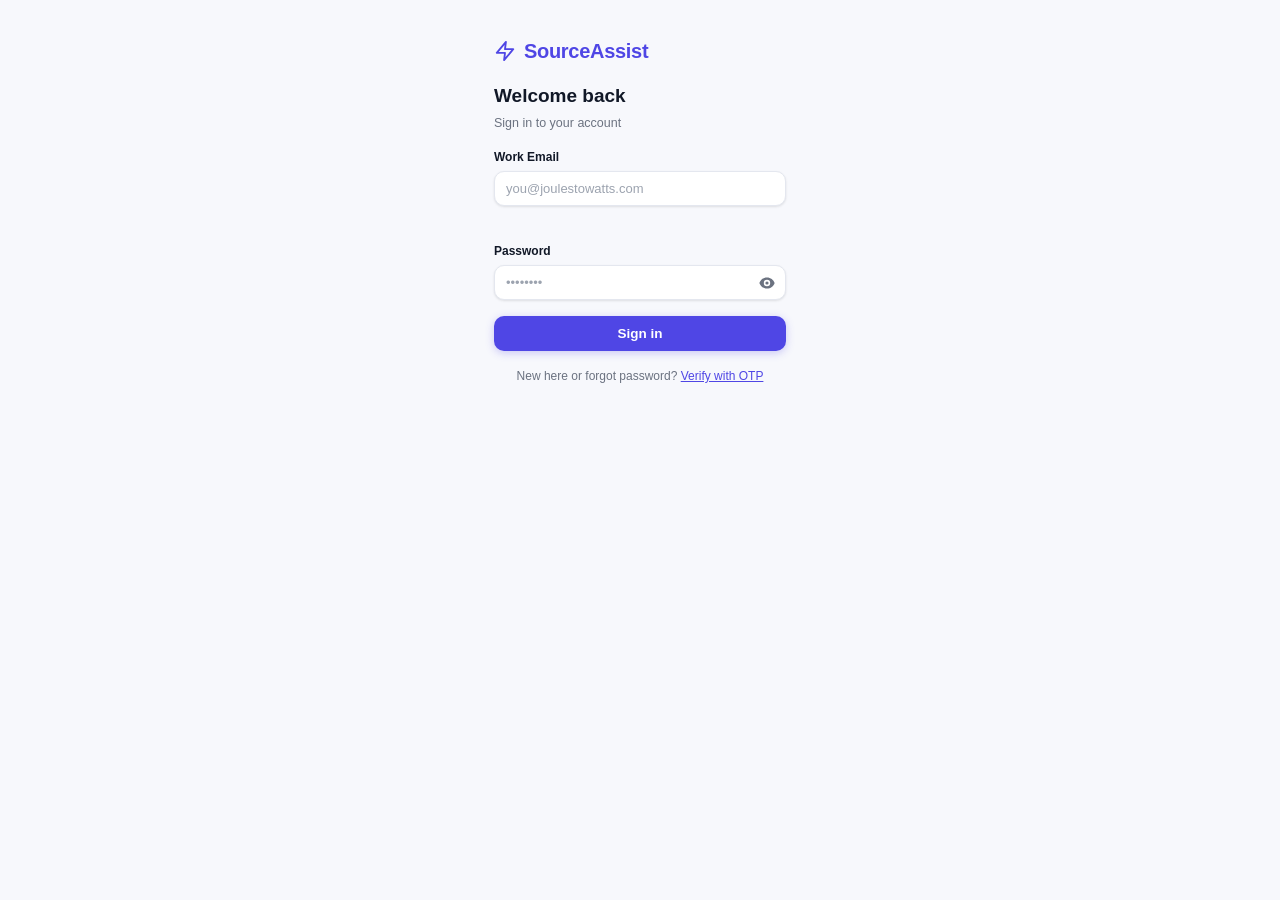
==== Source-Assist/popup.html @ e8c40400 "Add README.md with environment variables and backend startup instructions" ====
<!DOCTYPE html>
<html lang="en">
<head>
  <meta charset="UTF-8" />
  <title>SourceAssist</title>
  <link rel="stylesheet" href="popup.css" />
</head>
<body>

<!-- ══════════════════════════════════════════════════ SCREEN: LOGIN -->
<div id="screenLogin" class="screen">
  <div class="auth-wrap">
    <div class="auth-logo">
      <svg viewBox="0 0 24 24" fill="none">
        <path d="M13 2L3 14h9l-1 8 10-12h-9l1-8z" stroke="currentColor" stroke-width="2" stroke-linecap="round" stroke-linejoin="round"/>
      </svg>
      <span>Source<strong>Assist</strong></span>
    </div>
    <div>
      <h2 class="auth-title">Welcome back</h2>
      <p class="auth-sub">Sign in to your account</p>
    </div>
    <div class="form-group">
      <label>Work Email</label>
      <input id="loginEmail" type="email" placeholder="you@joulestowatts.com" autocomplete="email" />
      <span class="domain-hint" id="loginEmailHint"></span>
    </div>
    <div class="form-group">
      <label>Password</label>
      <div class="pass-wrap">
        <input id="loginPassword" type="password" placeholder="••••••••" autocomplete="current-password" />
        <button class="eye-btn" id="toggleLoginPass" type="button" tabindex="-1">
          <svg id="eyeLoginOn" viewBox="0 0 20 20" fill="currentColor"><path d="M10 12a2 2 0 100-4 2 2 0 000 4z"/><path fill-rule="evenodd" d="M.458 10C1.732 5.943 5.522 3 10 3s8.268 2.943 9.542 7c-1.274 4.057-5.064 7-9.542 7S1.732 14.057.458 10zM14 10a4 4 0 11-8 0 4 4 0 018 0z" clip-rule="evenodd"/></svg>
          <svg id="eyeLoginOff" class="hidden" viewBox="0 0 20 20" fill="currentColor"><path fill-rule="evenodd" d="M3.707 2.293a1 1 0 00-1.414 1.414l14 14a1 1 0 001.414-1.414l-1.473-1.473A10.014 10.014 0 0019.542 10C18.268 5.943 14.478 3 10 3a9.958 9.958 0 00-4.512 1.074l-1.78-1.781zm4.261 4.26l1.514 1.515a2.003 2.003 0 012.45 2.45l1.514 1.514a4 4 0 00-5.478-5.478z" clip-rule="evenodd"/><path d="M12.454 16.697L9.75 13.992a4 4 0 01-3.742-3.741L2.335 6.578A9.98 9.98 0 00.458 10c1.274 4.057 5.064 7 9.542 7 .847 0 1.669-.105 2.454-.303z"/></svg>
        </button>
      </div>
    </div>
    <div class="auth-error hidden" id="loginError"></div>
    <button class="btn-primary" id="loginBtn">
      <span id="loginBtnLabel">Sign in</span>
      <span class="spinner hidden" id="loginSpinner"></span>
    </button>
    <p class="auth-footer-link">New here or forgot password? <a id="goToOtp">Verify with OTP</a></p>
  </div>
</div>

<!-- ══════════════════════════════════════════════════ SCREEN: OTP -->
<div id="screenOtp" class="screen hidden">
  <div class="auth-wrap">
    <div class="auth-logo">
      <svg viewBox="0 0 24 24" fill="none">
        <path d="M13 2L3 14h9l-1 8 10-12h-9l1-8z" stroke="currentColor" stroke-width="2" stroke-linecap="round" stroke-linejoin="round"/>
      </svg>
      <span>Source<strong>Assist</strong></span>
    </div>

    <!-- Step progress -->
    <div class="steps">
      <div class="step-item active" id="si1"><div class="step-dot">1</div><div class="step-lbl">Email</div></div>
      <div class="step-line" id="sl1"></div>
      <div class="step-item" id="si2"><div class="step-dot">2</div><div class="step-lbl">Verify OTP</div></div>
      <div class="step-line" id="sl2"></div>
      <div class="step-item" id="si3"><div class="step-dot">3</div><div class="step-lbl">Password</div></div>
    </div>

    <!-- Step 1 -->
    <div id="otpStep1">
      <div class="step-heading"><h3>Enter your work email</h3><p>We'll send a one-time code to verify it</p></div>
      <div class="form-group">
        <label>Work Email</label>
        <input id="otpEmail" type="email" placeholder="you@joulestowatts.com" autocomplete="email" />
        <span class="domain-hint" id="otpEmailHint"></span>
      </div>
      <div class="auth-error hidden" id="sendOtpError"></div>
      <button class="btn-primary" id="sendOtpBtn">
        <span id="sendOtpLabel">Send OTP</span>
        <span class="spinner hidden" id="sendOtpSpinner"></span>
      </button>
    </div>

    <!-- Step 2 -->
    <div id="otpStep2" class="hidden">
      <div class="step-heading"><h3>Enter the OTP</h3><p>Sent to <strong id="otpSentTo"></strong></p></div>
      <div class="otp-boxes" id="otpBoxes">
        <input class="otp-box" maxlength="1" inputmode="numeric" />
        <input class="otp-box" maxlength="1" inputmode="numeric" />
        <input class="otp-box" maxlength="1" inputmode="numeric" />
        <div class="otp-sep"></div>
        <input class="otp-box" maxlength="1" inputmode="numeric" />
        <input class="otp-box" maxlength="1" inputmode="numeric" />
        <input class="otp-box" maxlength="1" inputmode="numeric" />
      </div>
      <div class="auth-error hidden" id="otpVerifyError"></div>
      <button class="btn-primary" id="verifyOtpBtn" disabled>
        <span id="verifyOtpLabel">Verify OTP</span>
        <span class="spinner hidden" id="verifyOtpSpinner"></span>
      </button>
      <p class="resend-hint">Didn't receive it? <a id="resendOtp">Resend OTP</a></p>
    </div>

    <!-- Step 3 -->
    <div id="otpStep3" class="hidden">
      <div class="step-heading"><h3>Set your password</h3><p>Choose a secure password for future logins</p></div>
      <div class="form-group">
        <label>New Password</label>
        <div class="pass-wrap">
          <input id="otpPassword" type="password" placeholder="Min 6 characters" />
          <button class="eye-btn" id="toggleOtpPass1" type="button" tabindex="-1">
            <svg id="eyeOtp1On" viewBox="0 0 20 20" fill="currentColor"><path d="M10 12a2 2 0 100-4 2 2 0 000 4z"/><path fill-rule="evenodd" d="M.458 10C1.732 5.943 5.522 3 10 3s8.268 2.943 9.542 7c-1.274 4.057-5.064 7-9.542 7S1.732 14.057.458 10zM14 10a4 4 0 11-8 0 4 4 0 018 0z" clip-rule="evenodd"/></svg>
            <svg id="eyeOtp1Off" class="hidden" viewBox="0 0 20 20" fill="currentColor"><path fill-rule="evenodd" d="M3.707 2.293a1 1 0 00-1.414 1.414l14 14a1 1 0 001.414-1.414l-1.473-1.473A10.014 10.014 0 0019.542 10C18.268 5.943 14.478 3 10 3a9.958 9.958 0 00-4.512 1.074l-1.78-1.781zm4.261 4.26l1.514 1.515a2.003 2.003 0 012.45 2.45l1.514 1.514a4 4 0 00-5.478-5.478z" clip-rule="evenodd"/><path d="M12.454 16.697L9.75 13.992a4 4 0 01-3.742-3.741L2.335 6.578A9.98 9.98 0 00.458 10c1.274 4.057 5.064 7 9.542 7 .847 0 1.669-.105 2.454-.303z"/></svg>
          </button>
        </div>
      </div>
      <div class="form-group">
        <label>Confirm Password</label>
        <div class="pass-wrap">
          <input id="otpConfirmPassword" type="password" placeholder="Re-enter password" />
          <button class="eye-btn" id="toggleOtpPass2" type="button" tabindex="-1">
            <svg id="eyeOtp2On" viewBox="0 0 20 20" fill="currentColor"><path d="M10 12a2 2 0 100-4 2 2 0 000 4z"/><path fill-rule="evenodd" d="M.458 10C1.732 5.943 5.522 3 10 3s8.268 2.943 9.542 7c-1.274 4.057-5.064 7-9.542 7S1.732 14.057.458 10zM14 10a4 4 0 11-8 0 4 4 0 018 0z" clip-rule="evenodd"/></svg>
            <svg id="eyeOtp2Off" class="hidden" viewBox="0 0 20 20" fill="currentColor"><path fill-rule="evenodd" d="M3.707 2.293a1 1 0 00-1.414 1.414l14 14a1 1 0 001.414-1.414l-1.473-1.473A10.014 10.014 0 0019.542 10C18.268 5.943 14.478 3 10 3a9.958 9.958 0 00-4.512 1.074l-1.78-1.781zm4.261 4.26l1.514 1.515a2.003 2.003 0 012.45 2.45l1.514 1.514a4 4 0 00-5.478-5.478z" clip-rule="evenodd"/><path d="M12.454 16.697L9.75 13.992a4 4 0 01-3.742-3.741L2.335 6.578A9.98 9.98 0 00.458 10c1.274 4.057 5.064 7 9.542 7 .847 0 1.669-.105 2.454-.303z"/></svg>
          </button>
        </div>
        <span class="match-hint hidden" id="matchHint"></span>
      </div>
      <div class="auth-error hidden" id="setPassError"></div>
      <button class="btn-primary" id="setPasswordBtn" disabled>
        <span id="setPassLabel">Set Password &amp; Sign in</span>
        <span class="spinner hidden" id="setPassSpinner"></span>
      </button>
    </div>

    <p class="auth-footer-link" style="margin-top:10px;"><a id="goToLogin">&#8592; Back to Sign in</a></p>
  </div>
</div>

<!-- ══════════════════════════════════════════════════ SCREEN: MAIN -->
<div id="screenMain" class="screen hidden">
  <div class="user-bar">
    <div class="user-info">
      <svg viewBox="0 0 20 20" fill="currentColor"><path fill-rule="evenodd" d="M10 9a3 3 0 100-6 3 3 0 000 6zm-7 9a7 7 0 1114 0H3z" clip-rule="evenodd"/></svg>
      <span id="userEmailLabel"></span>
    </div>
    <button class="btn-logout" id="logoutBtn">Sign out</button>
  </div>
  <div class="shell">
    <header class="header">
      <div class="brand">
        <svg class="brand-icon" viewBox="0 0 24 24" fill="none">
          <path d="M13 2L3 14h9l-1 8 10-12h-9l1-8z" stroke="currentColor" stroke-width="2" stroke-linecap="round" stroke-linejoin="round"/>
        </svg>
        <span class="brand-name">Source<strong>Assist</strong></span>
      </div>
      <div class="status-pill">
        <span class="status-dot" id="statusDot"></span>
        <span id="statusLabel">connecting…</span>
      </div>
    </header>
    <div class="tabs">
      <button class="tab active" id="tabText">Text</button>
      <button class="tab" id="tabImage">Images</button>
    </div>
    <div class="panel" id="panelText">
      <textarea id="textArea" class="textarea" placeholder="Paste candidate profile text here…" spellcheck="false"></textarea>
    </div>
    <div class="panel hidden" id="panelImage">
      <div class="drop-zone" id="dropZone">
        <svg class="drop-icon" viewBox="0 0 24 24" fill="none">
          <rect x="3" y="3" width="18" height="18" rx="3" stroke="currentColor" stroke-width="1.5"/>
          <circle cx="8.5" cy="8.5" r="1.5" stroke="currentColor" stroke-width="1.5"/>
          <path d="M21 15l-5-5L5 21" stroke="currentColor" stroke-width="1.5" stroke-linecap="round" stroke-linejoin="round"/>
        </svg>
        <p class="drop-primary">Drop images or <span class="browse-link" id="browseLink">browse</span></p>
        <p class="drop-hint">PNG · JPG · JPEG &nbsp;·&nbsp; Multiple OK</p>
        <input type="file" id="fileInput" accept="image/*" multiple hidden />
      </div>
      <ul class="file-list" id="fileList"></ul>
    </div>
    <div class="action-row">
      <button class="btn-extract" id="extractBtn">
        <span id="btnLabel">Extract Profile</span>
        <span class="spinner hidden" id="spinner"></span>
      </button>
      <button class="btn-clear" id="clearBtn" title="Clear all">
        <svg viewBox="0 0 20 20" fill="currentColor"><path fill-rule="evenodd" d="M4.293 4.293a1 1 0 011.414 0L10 8.586l4.293-4.293a1 1 0 111.414 1.414L11.414 10l4.293 4.293a1 1 0 01-1.414 1.414L10 11.414l-4.293 4.293a1 1 0 01-1.414-1.414L8.586 10 4.293 5.707a1 1 0 010-1.414z" clip-rule="evenodd"/></svg>
        Clear
      </button>
    </div>
    <div class="error-banner hidden" id="errorBanner">
      <svg viewBox="0 0 20 20" fill="currentColor"><path fill-rule="evenodd" d="M18 10a8 8 0 11-16 0 8 8 0 0116 0zm-7 4a1 1 0 11-2 0 1 1 0 012 0zm-1-9a1 1 0 00-1 1v4a1 1 0 102 0V6a1 1 0 00-1-1z" clip-rule="evenodd"/></svg>
      <span id="errorText"></span>
    </div>
    <div class="results hidden" id="results">
      <div class="results-toolbar">
        <span class="results-title">Extracted Profile</span>
        <button class="btn-copy" id="copyBtn">
          <svg viewBox="0 0 20 20" fill="currentColor"><path d="M8 3a1 1 0 011-1h2a1 1 0 110 2H9a1 1 0 01-1-1z"/><path d="M6 3a2 2 0 00-2 2v11a2 2 0 002 2h8a2 2 0 002-2V5a2 2 0 00-2-2 3 3 0 01-3 3H9a3 3 0 01-3-3z"/></svg>
          Copy for Excel
        </button>
      </div>
      <div class="result-grid" id="resultGrid"></div>
      <div class="copy-toast hidden" id="copyToast">
        <svg viewBox="0 0 20 20" fill="currentColor"><path fill-rule="evenodd" d="M16.707 5.293a1 1 0 010 1.414l-8 8a1 1 0 01-1.414 0l-4-4a1 1 0 011.414-1.414L8 12.586l7.293-7.293a1 1 0 011.414 0z" clip-rule="evenodd"/></svg>
        Copied! Paste into Excel column
      </div>
    </div>
  </div>
</div>

<script src="popup.js"></script>
</body>
</html>
---- Source-Assist/popup.css ----
*, *::before, *::after { box-sizing: border-box; margin: 0; padding: 0; }
:root {
  --bg:#F7F8FC; --surface:#FFFFFF; --border:#E4E7EF;
  --primary:#4F46E5; --primary-h:#4338CA; --primary-s:#EEF2FF;
  --text:#111827; --muted:#6B7280;
  --error:#EF4444; --error-bg:#FEF2F2;
  --green:#10B981; --green-bg:#ECFDF5;
  --radius:10px; --shadow:0 1px 3px rgba(0,0,0,.07),0 1px 2px rgba(0,0,0,.04);
}
html,body { width:100%; min-height:100vh; background:var(--bg); }
body { font-family:-apple-system,BlinkMacSystemFont,'Segoe UI',Roboto,sans-serif; color:var(--text); font-size:13px; line-height:1.5; }
.hidden { display:none !important; }
.screen { width:100%; }

/* Auth */
.auth-wrap { max-width:340px; margin:0 auto; padding:36px 24px 28px; display:flex; flex-direction:column; gap:16px; }
.auth-logo { display:flex; align-items:center; gap:8px; font-size:20px; font-weight:700; letter-spacing:-.3px; color:var(--primary); }
.auth-logo svg { width:22px; height:22px; }
.auth-logo strong { color:var(--primary); }
.auth-title { font-size:19px; font-weight:700; color:var(--text); }
.auth-sub { font-size:12.5px; color:var(--muted); margin-top:3px; }

/* Steps */
.steps { display:flex; align-items:center; justify-content:center; padding:4px 0 8px; }
.step-item { display:flex; flex-direction:column; align-items:center; gap:5px; }
.step-dot { width:28px; height:28px; border-radius:50%; display:flex; align-items:center; justify-content:center; font-size:12px; font-weight:700; background:#E5E7EB; color:var(--muted); transition:background .25s,color .25s; }
.step-item.active .step-dot { background:var(--primary); color:#fff; }
.step-item.done   .step-dot { background:var(--green); color:#fff; }
.step-lbl { font-size:10.5px; color:var(--muted); white-space:nowrap; font-weight:500; }
.step-item.active .step-lbl { color:var(--primary); }
.step-item.done   .step-lbl { color:var(--green); }
.step-line { flex:1; height:2px; min-width:28px; margin:0 6px; margin-bottom:18px; background:#E5E7EB; border-radius:1px; transition:background .25s; }
.step-line.done { background:var(--green); }
.step-heading h3 { font-size:15px; font-weight:700; color:var(--text); margin-bottom:3px; }
.step-heading p  { font-size:12px; color:var(--muted); }
.step-heading strong { color:var(--text); }

/* Form */
.form-group { display:flex; flex-direction:column; gap:5px; }
.form-group label { font-size:12px; font-weight:600; color:var(--text); }
.form-group input { width:100%; padding:9px 11px; border:1px solid var(--border); border-radius:var(--radius); font-size:13px; font-family:inherit; background:var(--surface); color:var(--text); outline:none; transition:border-color .15s,box-shadow .15s; box-shadow:var(--shadow); }
.form-group input:focus { border-color:var(--primary); box-shadow:0 0 0 3px rgba(79,70,229,.08); }
.form-group input::placeholder { color:#9CA3AF; }
.form-group input.input-valid   { border-color:var(--green); box-shadow:0 0 0 3px rgba(16,185,129,.09); }
.form-group input.input-invalid { border-color:var(--error); box-shadow:0 0 0 3px rgba(239,68,68,.07); }
.domain-hint,.match-hint { font-size:11.5px; font-weight:500; min-height:15px; display:flex; align-items:center; gap:4px; }
.domain-hint.valid,.match-hint.match     { color:var(--green); }
.domain-hint.invalid,.match-hint.nomatch { color:var(--error); }

/* Password eye */
.pass-wrap { position:relative; }
.pass-wrap input { padding-right:38px; }
.eye-btn { position:absolute; right:9px; top:50%; transform:translateY(-50%); background:none; border:none; cursor:pointer; padding:2px; color:var(--muted); display:flex; align-items:center; transition:color .15s; }
.eye-btn:hover { color:var(--text); }
.eye-btn svg { width:16px; height:16px; }

/* OTP boxes */
.otp-boxes { display:flex; align-items:center; justify-content:center; gap:7px; padding:8px 0; }
.otp-box { width:42px; height:50px; border:1.5px solid var(--border); border-radius:9px; background:var(--surface); color:var(--text); font-size:20px; font-weight:700; text-align:center; outline:none; caret-color:var(--primary); transition:border-color .15s,box-shadow .15s; box-shadow:var(--shadow); }
.otp-box:focus  { border-color:var(--primary); box-shadow:0 0 0 3px rgba(79,70,229,.1); }
.otp-box.filled { border-color:var(--primary); background:var(--primary-s); }
.otp-sep { width:14px; height:2px; background:var(--border); border-radius:1px; flex-shrink:0; }
.resend-hint { font-size:12px; color:var(--muted); text-align:center; margin-top:2px; }
.resend-hint a { color:var(--primary); cursor:pointer; text-decoration:underline; }

/* Buttons */
.btn-primary { display:flex; align-items:center; justify-content:center; gap:8px; width:100%; padding:10px 16px; background:var(--primary); color:#fff; border:none; border-radius:var(--radius); font-size:13.5px; font-weight:600; cursor:pointer; box-shadow:0 2px 8px rgba(79,70,229,.28); transition:background .15s,transform .1s; }
.btn-primary:hover:not(:disabled) { background:var(--primary-h); }
.btn-primary:active:not(:disabled) { transform:scale(.98); }
.btn-primary:disabled { opacity:.5; cursor:not-allowed; }
.auth-error { display:flex; align-items:flex-start; gap:7px; padding:9px 12px; background:var(--error-bg); border:1px solid #FECACA; border-radius:var(--radius); color:var(--error); font-size:12px; }
.auth-footer-link { font-size:12px; color:var(--muted); text-align:center; }
.auth-footer-link a { color:var(--primary); cursor:pointer; text-decoration:underline; }

/* User bar */
.user-bar { display:flex; align-items:center; justify-content:space-between; padding:8px 14px; background:var(--primary); }
.user-info { display:flex; align-items:center; gap:6px; color:rgba(255,255,255,.85); font-size:12px; }
.user-info svg { width:14px; height:14px; }
.btn-logout { background:rgba(255,255,255,.15); color:#fff; border:1px solid rgba(255,255,255,.25); border-radius:6px; padding:4px 10px; font-size:11.5px; font-weight:500; cursor:pointer; transition:background .15s; }
.btn-logout:hover { background:rgba(255,255,255,.25); }

/* Main shell */
.shell { display:flex; flex-direction:column; gap:10px; padding:12px 14px 20px; }
.header { display:flex; align-items:center; justify-content:space-between; padding-bottom:12px; border-bottom:1px solid var(--border); }
.brand { display:flex; align-items:center; gap:7px; }
.brand-icon { width:17px; height:17px; color:var(--primary); }
.brand-name { font-size:14px; font-weight:600; color:var(--text); letter-spacing:-.2px; }
.brand-name strong { color:var(--primary); }
.status-pill { display:flex; align-items:center; gap:5px; background:var(--surface); border:1px solid var(--border); border-radius:20px; padding:3px 9px; font-size:11px; color:var(--muted); }
.status-dot { width:7px; height:7px; border-radius:50%; background:#D1D5DB; transition:background .3s; }
.status-dot.online  { background:var(--green); box-shadow:0 0 0 2px #D1FAE5; }
.status-dot.offline { background:var(--error); }

/* Tabs */
.tabs { display:grid; grid-template-columns:1fr 1fr; background:var(--surface); border:1px solid var(--border); border-radius:var(--radius); padding:3px; gap:3px; box-shadow:var(--shadow); }
.tab { border:none; background:transparent; cursor:pointer; padding:7px 0; border-radius:7px; font-size:12.5px; font-weight:500; color:var(--muted); transition:background .15s,color .15s; }
.tab:hover:not(.active) { background:var(--bg); color:var(--text); }
.tab.active { background:var(--primary); color:#fff; font-weight:600; }
.panel { display:flex; flex-direction:column; gap:8px; }
.textarea { width:100%; height:130px; resize:vertical; padding:10px 12px; border:1px solid var(--border); border-radius:var(--radius); font-size:12.5px; font-family:inherit; background:var(--surface); color:var(--text); box-shadow:var(--shadow); outline:none; transition:border-color .15s; }
.textarea:focus { border-color:var(--primary); box-shadow:0 0 0 3px rgba(79,70,229,.08); }
.textarea::placeholder { color:#9CA3AF; }

/* Drop zone */
.drop-zone { display:flex; flex-direction:column; align-items:center; justify-content:center; gap:6px; padding:24px 16px; border:1.5px dashed var(--border); border-radius:var(--radius); background:var(--surface); cursor:pointer; text-align:center; transition:border-color .15s,background .15s; box-shadow:var(--shadow); }
.drop-zone:hover,.drop-zone.drag-over { border-color:var(--primary); background:var(--primary-s); }
.drop-icon { width:28px; height:28px; color:var(--muted); }
.drop-primary { font-size:12.5px; color:var(--text); }
.browse-link { color:var(--primary); text-decoration:underline; cursor:pointer; }
.drop-hint { font-size:11px; color:var(--muted); }
.file-list { list-style:none; display:flex; flex-direction:column; gap:5px; }
.file-item { display:flex; align-items:center; gap:8px; padding:6px 10px; background:var(--surface); border:1px solid var(--border); border-radius:7px; font-size:12px; }
.file-item-icon { color:var(--primary); flex-shrink:0; }
.file-item-name { flex:1; overflow:hidden; text-overflow:ellipsis; white-space:nowrap; }
.file-item-remove { background:none; border:none; cursor:pointer; color:var(--muted); font-size:15px; padding:0 2px; border-radius:4px; line-height:1; transition:color .15s; }
.file-item-remove:hover { color:var(--error); }

/* Action buttons */
.action-row { display:flex; gap:8px; }
.btn-extract { flex:1; display:flex; align-items:center; justify-content:center; gap:8px; padding:10px; background:var(--primary); color:#fff; border:none; border-radius:var(--radius); font-size:13px; font-weight:600; cursor:pointer; transition:background .15s,transform .1s; box-shadow:0 2px 8px rgba(79,70,229,.3); }
.btn-extract:hover:not(:disabled) { background:var(--primary-h); }
.btn-extract:active:not(:disabled) { transform:scale(.98); }
.btn-extract:disabled { opacity:.6; cursor:not-allowed; }
.btn-clear { display:flex; align-items:center; gap:5px; padding:10px 14px; background:var(--surface); color:var(--muted); border:1px solid var(--border); border-radius:var(--radius); font-size:12.5px; font-weight:500; cursor:pointer; box-shadow:var(--shadow); transition:background .15s,color .15s,border-color .15s; }
.btn-clear svg { width:13px; height:13px; }
.btn-clear:hover { background:var(--error-bg); color:var(--error); border-color:#FECACA; }

/* Spinner */
.spinner { width:15px; height:15px; border:2px solid rgba(255,255,255,.3); border-top-color:#fff; border-radius:50%; animation:spin .6s linear infinite; }
@keyframes spin { to { transform:rotate(360deg); } }

/* Error banner */
.error-banner { display:flex; align-items:center; gap:8px; padding:9px 12px; background:var(--error-bg); border:1px solid #FECACA; border-radius:var(--radius); color:var(--error); font-size:12px; }
.error-banner svg { width:15px; height:15px; flex-shrink:0; }

/* Results */
.results { background:var(--surface); border:1px solid var(--border); border-radius:var(--radius); box-shadow:var(--shadow); overflow:hidden; position:relative; }
.results-toolbar { display:flex; align-items:center; justify-content:space-between; padding:10px 14px; background:var(--bg); border-bottom:1px solid var(--border); }
.results-title { font-weight:600; font-size:13px; }
.btn-copy { display:flex; align-items:center; gap:5px; padding:5px 12px; background:var(--green-bg); color:var(--green); border:1px solid #6EE7B7; border-radius:7px; font-size:11.5px; font-weight:600; cursor:pointer; transition:background .15s,transform .1s; }
.btn-copy svg { width:13px; height:13px; }
.btn-copy:hover { background:#D1FAE5; }
.btn-copy:active { transform:scale(.97); }
.result-grid { display:grid; grid-template-columns:auto 1fr; }
.result-row { display:contents; }
.result-row:not(:last-child) .result-label,
.result-row:not(:last-child) .result-value { border-bottom:1px solid var(--border); }
.result-label { padding:7px 12px 7px 14px; font-size:11.5px; font-weight:500; color:var(--muted); white-space:nowrap; background:#FAFBFD; border-right:1px solid var(--border); }
.result-value { padding:7px 12px; font-size:12.5px; color:var(--text); word-break:break-word; }
.null-val { color:#9CA3AF; font-style:italic; }
.badge { display:inline-block; padding:2px 9px; border-radius:20px; font-size:11px; font-weight:600; letter-spacing:.2px; }
.badge-yes { background:var(--green-bg); color:#059669; }
.badge-no  { background:#FEF2F2; color:var(--error); }
.badge-na  { background:#F3F4F6; color:var(--muted); }
.copy-toast { position:absolute; bottom:10px; left:50%; transform:translateX(-50%); display:flex; align-items:center; gap:6px; background:#064E3B; color:#fff; padding:7px 16px; border-radius:20px; font-size:11.5px; font-weight:500; pointer-events:none; white-space:nowrap; animation:fadeUp .2s ease; }
.copy-toast svg { width:13px; height:13px; }
@keyframes fadeUp { from{opacity:0;transform:translateX(-50%) translateY(6px)} to{opacity:1;transform:translateX(-50%) translateY(0)} }
@keyframes shake { 0%,100%{transform:translateX(0)} 20%{transform:translateX(-6px)} 40%{transform:translateX(6px)} 60%{transform:translateX(-4px)} 80%{transform:translateX(4px)} }
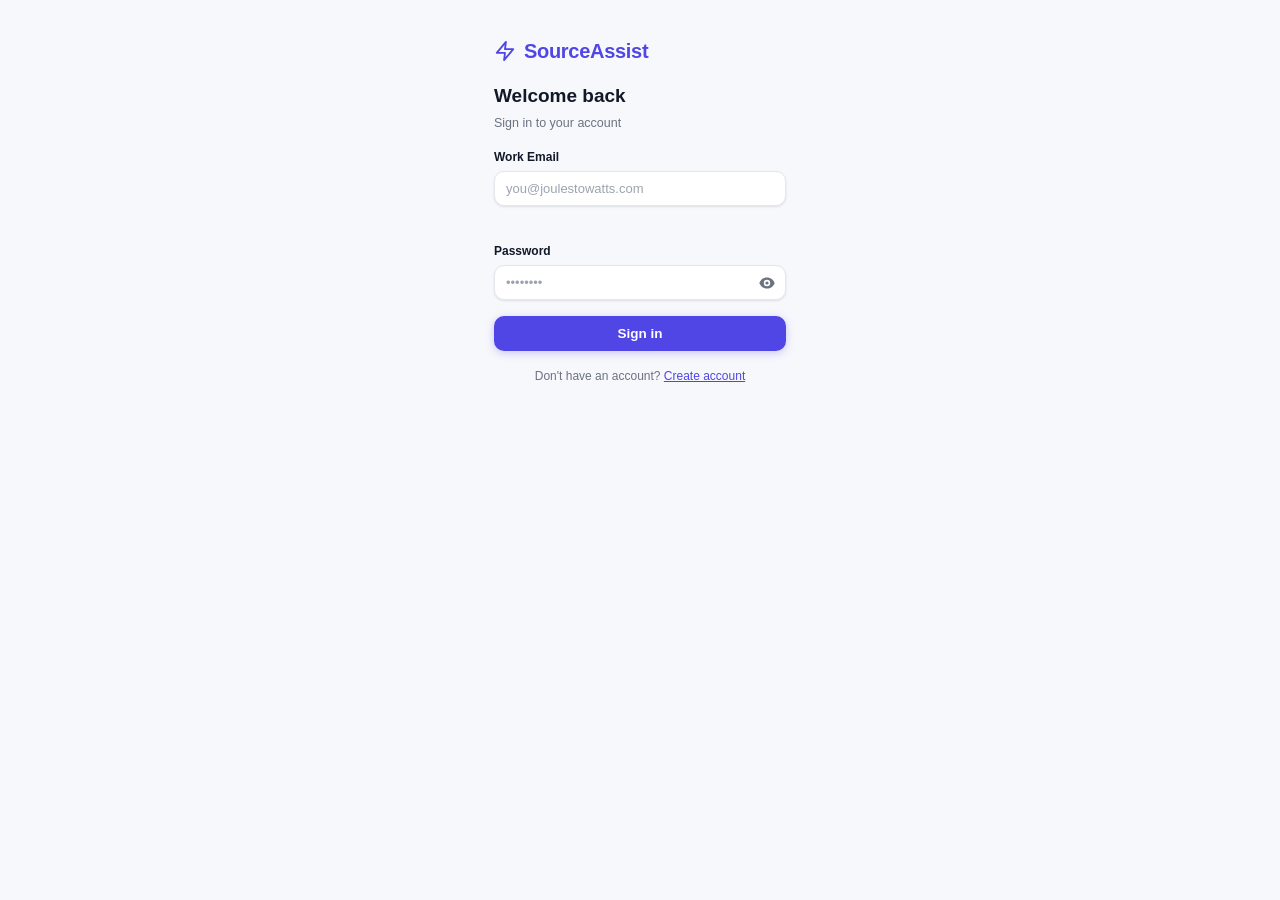
==== commit a7518365: "Refactor authentication flow: remove OTP functionality, implement registration endpoint, and update " ====
--- a/Source-Assist/popup.html
+++ b/Source-Assist/popup.html
@@ -40,12 +40,12 @@
       <span id="loginBtnLabel">Sign in</span>
       <span class="spinner hidden" id="loginSpinner"></span>
     </button>
-    <p class="auth-footer-link">New here or forgot password? <a id="goToOtp">Verify with OTP</a></p>
+    <p class="auth-footer-link">Don't have an account? <a id="goToRegister">Create account</a></p>
   </div>
 </div>
 
-<!-- ══════════════════════════════════════════════════ SCREEN: OTP -->
-<div id="screenOtp" class="screen hidden">
+<!-- ══════════════════════════════════════════════════ SCREEN: REGISTER -->
+<div id="screenRegister" class="screen hidden">
   <div class="auth-wrap">
     <div class="auth-logo">
       <svg viewBox="0 0 24 24" fill="none">
@@ -53,83 +53,42 @@
       </svg>
       <span>Source<strong>Assist</strong></span>
     </div>
-
-    <!-- Step progress -->
-    <div class="steps">
-      <div class="step-item active" id="si1"><div class="step-dot">1</div><div class="step-lbl">Email</div></div>
-      <div class="step-line" id="sl1"></div>
-      <div class="step-item" id="si2"><div class="step-dot">2</div><div class="step-lbl">Verify OTP</div></div>
-      <div class="step-line" id="sl2"></div>
-      <div class="step-item" id="si3"><div class="step-dot">3</div><div class="step-lbl">Password</div></div>
+    <div>
+      <h2 class="auth-title">Create your account</h2>
+      <p class="auth-sub">Register with your work email</p>
     </div>
-
-    <!-- Step 1 -->
-    <div id="otpStep1">
-      <div class="step-heading"><h3>Enter your work email</h3><p>We'll send a one-time code to verify it</p></div>
-      <div class="form-group">
-        <label>Work Email</label>
-        <input id="otpEmail" type="email" placeholder="you@joulestowatts.com" autocomplete="email" />
-        <span class="domain-hint" id="otpEmailHint"></span>
+    <div class="form-group">
+      <label>Work Email</label>
+      <input id="regEmail" type="email" placeholder="you@joulestowatts.com" autocomplete="email" />
+      <span class="domain-hint" id="regEmailHint"></span>
+    </div>
+    <div class="form-group">
+      <label>Password</label>
+      <div class="pass-wrap">
+        <input id="regPassword" type="password" placeholder="Min 6 characters" autocomplete="new-password" />
+        <button class="eye-btn" id="toggleRegPass1" type="button" tabindex="-1">
+          <svg id="eyeReg1On" viewBox="0 0 20 20" fill="currentColor"><path d="M10 12a2 2 0 100-4 2 2 0 000 4z"/><path fill-rule="evenodd" d="M.458 10C1.732 5.943 5.522 3 10 3s8.268 2.943 9.542 7c-1.274 4.057-5.064 7-9.542 7S1.732 14.057.458 10zM14 10a4 4 0 11-8 0 4 4 0 018 0z" clip-rule="evenodd"/></svg>
+          <svg id="eyeReg1Off" class="hidden" viewBox="0 0 20 20" fill="currentColor"><path fill-rule="evenodd" d="M3.707 2.293a1 1 0 00-1.414 1.414l14 14a1 1 0 001.414-1.414l-1.473-1.473A10.014 10.014 0 0019.542 10C18.268 5.943 14.478 3 10 3a9.958 9.958 0 00-4.512 1.074l-1.78-1.781zm4.261 4.26l1.514 1.515a2.003 2.003 0 012.45 2.45l1.514 1.514a4 4 0 00-5.478-5.478z" clip-rule="evenodd"/><path d="M12.454 16.697L9.75 13.992a4 4 0 01-3.742-3.741L2.335 6.578A9.98 9.98 0 00.458 10c1.274 4.057 5.064 7 9.542 7 .847 0 1.669-.105 2.454-.303z"/></svg>
+        </button>
       </div>
-      <div class="auth-error hidden" id="sendOtpError"></div>
-      <button class="btn-primary" id="sendOtpBtn">
-        <span id="sendOtpLabel">Send OTP</span>
-        <span class="spinner hidden" id="sendOtpSpinner"></span>
-      </button>
     </div>
-
-    <!-- Step 2 -->
-    <div id="otpStep2" class="hidden">
-      <div class="step-heading"><h3>Enter the OTP</h3><p>Sent to <strong id="otpSentTo"></strong></p></div>
-      <div class="otp-boxes" id="otpBoxes">
-        <input class="otp-box" maxlength="1" inputmode="numeric" />
-        <input class="otp-box" maxlength="1" inputmode="numeric" />
-        <input class="otp-box" maxlength="1" inputmode="numeric" />
-        <div class="otp-sep"></div>
-        <input class="otp-box" maxlength="1" inputmode="numeric" />
-        <input class="otp-box" maxlength="1" inputmode="numeric" />
-        <input class="otp-box" maxlength="1" inputmode="numeric" />
+    <div class="form-group">
+      <label>Confirm Password</label>
+      <div class="pass-wrap">
+        <input id="regConfirmPassword" type="password" placeholder="Re-enter password" autocomplete="new-password" />
+        <button class="eye-btn" id="toggleRegPass2" type="button" tabindex="-1">
+          <svg id="eyeReg2On" viewBox="0 0 20 20" fill="currentColor"><path d="M10 12a2 2 0 100-4 2 2 0 000 4z"/><path fill-rule="evenodd" d="M.458 10C1.732 5.943 5.522 3 10 3s8.268 2.943 9.542 7c-1.274 4.057-5.064 7-9.542 7S1.732 14.057.458 10zM14 10a4 4 0 11-8 0 4 4 0 018 0z" clip-rule="evenodd"/></svg>
+          <svg id="eyeReg2Off" class="hidden" viewBox="0 0 20 20" fill="currentColor"><path fill-rule="evenodd" d="M3.707 2.293a1 1 0 00-1.414 1.414l14 14a1 1 0 001.414-1.414l-1.473-1.473A10.014 10.014 0 0019.542 10C18.268 5.943 14.478 3 10 3a9.958 9.958 0 00-4.512 1.074l-1.78-1.781zm4.261 4.26l1.514 1.515a2.003 2.003 0 012.45 2.45l1.514 1.514a4 4 0 00-5.478-5.478z" clip-rule="evenodd"/><path d="M12.454 16.697L9.75 13.992a4 4 0 01-3.742-3.741L2.335 6.578A9.98 9.98 0 00.458 10c1.274 4.057 5.064 7 9.542 7 .847 0 1.669-.105 2.454-.303z"/></svg>
+        </button>
       </div>
-      <div class="auth-error hidden" id="otpVerifyError"></div>
-      <button class="btn-primary" id="verifyOtpBtn" disabled>
-        <span id="verifyOtpLabel">Verify OTP</span>
-        <span class="spinner hidden" id="verifyOtpSpinner"></span>
-      </button>
-      <p class="resend-hint">Didn't receive it? <a id="resendOtp">Resend OTP</a></p>
+      <span class="match-hint hidden" id="regMatchHint"></span>
     </div>
-
-    <!-- Step 3 -->
-    <div id="otpStep3" class="hidden">
-      <div class="step-heading"><h3>Set your password</h3><p>Choose a secure password for future logins</p></div>
-      <div class="form-group">
-        <label>New Password</label>
-        <div class="pass-wrap">
-          <input id="otpPassword" type="password" placeholder="Min 6 characters" />
-          <button class="eye-btn" id="toggleOtpPass1" type="button" tabindex="-1">
-            <svg id="eyeOtp1On" viewBox="0 0 20 20" fill="currentColor"><path d="M10 12a2 2 0 100-4 2 2 0 000 4z"/><path fill-rule="evenodd" d="M.458 10C1.732 5.943 5.522 3 10 3s8.268 2.943 9.542 7c-1.274 4.057-5.064 7-9.542 7S1.732 14.057.458 10zM14 10a4 4 0 11-8 0 4 4 0 018 0z" clip-rule="evenodd"/></svg>
-            <svg id="eyeOtp1Off" class="hidden" viewBox="0 0 20 20" fill="currentColor"><path fill-rule="evenodd" d="M3.707 2.293a1 1 0 00-1.414 1.414l14 14a1 1 0 001.414-1.414l-1.473-1.473A10.014 10.014 0 0019.542 10C18.268 5.943 14.478 3 10 3a9.958 9.958 0 00-4.512 1.074l-1.78-1.781zm4.261 4.26l1.514 1.515a2.003 2.003 0 012.45 2.45l1.514 1.514a4 4 0 00-5.478-5.478z" clip-rule="evenodd"/><path d="M12.454 16.697L9.75 13.992a4 4 0 01-3.742-3.741L2.335 6.578A9.98 9.98 0 00.458 10c1.274 4.057 5.064 7 9.542 7 .847 0 1.669-.105 2.454-.303z"/></svg>
-          </button>
-        </div>
-      </div>
-      <div class="form-group">
-        <label>Confirm Password</label>
-        <div class="pass-wrap">
-          <input id="otpConfirmPassword" type="password" placeholder="Re-enter password" />
-          <button class="eye-btn" id="toggleOtpPass2" type="button" tabindex="-1">
-            <svg id="eyeOtp2On" viewBox="0 0 20 20" fill="currentColor"><path d="M10 12a2 2 0 100-4 2 2 0 000 4z"/><path fill-rule="evenodd" d="M.458 10C1.732 5.943 5.522 3 10 3s8.268 2.943 9.542 7c-1.274 4.057-5.064 7-9.542 7S1.732 14.057.458 10zM14 10a4 4 0 11-8 0 4 4 0 018 0z" clip-rule="evenodd"/></svg>
-            <svg id="eyeOtp2Off" class="hidden" viewBox="0 0 20 20" fill="currentColor"><path fill-rule="evenodd" d="M3.707 2.293a1 1 0 00-1.414 1.414l14 14a1 1 0 001.414-1.414l-1.473-1.473A10.014 10.014 0 0019.542 10C18.268 5.943 14.478 3 10 3a9.958 9.958 0 00-4.512 1.074l-1.78-1.781zm4.261 4.26l1.514 1.515a2.003 2.003 0 012.45 2.45l1.514 1.514a4 4 0 00-5.478-5.478z" clip-rule="evenodd"/><path d="M12.454 16.697L9.75 13.992a4 4 0 01-3.742-3.741L2.335 6.578A9.98 9.98 0 00.458 10c1.274 4.057 5.064 7 9.542 7 .847 0 1.669-.105 2.454-.303z"/></svg>
-          </button>
-        </div>
-        <span class="match-hint hidden" id="matchHint"></span>
-      </div>
-      <div class="auth-error hidden" id="setPassError"></div>
-      <button class="btn-primary" id="setPasswordBtn" disabled>
-        <span id="setPassLabel">Set Password &amp; Sign in</span>
-        <span class="spinner hidden" id="setPassSpinner"></span>
-      </button>
-    </div>
-
-    <p class="auth-footer-link" style="margin-top:10px;"><a id="goToLogin">&#8592; Back to Sign in</a></p>
+    <div class="auth-error hidden" id="registerError"></div>
+    <button class="btn-primary" id="registerBtn" disabled>
+      <span id="registerBtnLabel">Create account</span>
+      <span class="spinner hidden" id="registerSpinner"></span>
+    </button>
+    <p class="auth-footer-link"><a id="goToLogin">&#8592; Back to Sign in</a></p>
   </div>
 </div>
 
--- a/Source-Assist/popup.css
+++ b/Source-Assist/popup.css
@@ -20,21 +20,6 @@
 .auth-title { font-size:19px; font-weight:700; color:var(--text); }
 .auth-sub { font-size:12.5px; color:var(--muted); margin-top:3px; }
 
-/* Steps */
-.steps { display:flex; align-items:center; justify-content:center; padding:4px 0 8px; }
-.step-item { display:flex; flex-direction:column; align-items:center; gap:5px; }
-.step-dot { width:28px; height:28px; border-radius:50%; display:flex; align-items:center; justify-content:center; font-size:12px; font-weight:700; background:#E5E7EB; color:var(--muted); transition:background .25s,color .25s; }
-.step-item.active .step-dot { background:var(--primary); color:#fff; }
-.step-item.done   .step-dot { background:var(--green); color:#fff; }
-.step-lbl { font-size:10.5px; color:var(--muted); white-space:nowrap; font-weight:500; }
-.step-item.active .step-lbl { color:var(--primary); }
-.step-item.done   .step-lbl { color:var(--green); }
-.step-line { flex:1; height:2px; min-width:28px; margin:0 6px; margin-bottom:18px; background:#E5E7EB; border-radius:1px; transition:background .25s; }
-.step-line.done { background:var(--green); }
-.step-heading h3 { font-size:15px; font-weight:700; color:var(--text); margin-bottom:3px; }
-.step-heading p  { font-size:12px; color:var(--muted); }
-.step-heading strong { color:var(--text); }
-
 /* Form */
 .form-group { display:flex; flex-direction:column; gap:5px; }
 .form-group label { font-size:12px; font-weight:600; color:var(--text); }
@@ -53,15 +38,6 @@
 .eye-btn { position:absolute; right:9px; top:50%; transform:translateY(-50%); background:none; border:none; cursor:pointer; padding:2px; color:var(--muted); display:flex; align-items:center; transition:color .15s; }
 .eye-btn:hover { color:var(--text); }
 .eye-btn svg { width:16px; height:16px; }
-
-/* OTP boxes */
-.otp-boxes { display:flex; align-items:center; justify-content:center; gap:7px; padding:8px 0; }
-.otp-box { width:42px; height:50px; border:1.5px solid var(--border); border-radius:9px; background:var(--surface); color:var(--text); font-size:20px; font-weight:700; text-align:center; outline:none; caret-color:var(--primary); transition:border-color .15s,box-shadow .15s; box-shadow:var(--shadow); }
-.otp-box:focus  { border-color:var(--primary); box-shadow:0 0 0 3px rgba(79,70,229,.1); }
-.otp-box.filled { border-color:var(--primary); background:var(--primary-s); }
-.otp-sep { width:14px; height:2px; background:var(--border); border-radius:1px; flex-shrink:0; }
-.resend-hint { font-size:12px; color:var(--muted); text-align:center; margin-top:2px; }
-.resend-hint a { color:var(--primary); cursor:pointer; text-decoration:underline; }
 
 /* Buttons */
 .btn-primary { display:flex; align-items:center; justify-content:center; gap:8px; width:100%; padding:10px 16px; background:var(--primary); color:#fff; border:none; border-radius:var(--radius); font-size:13.5px; font-weight:600; cursor:pointer; box-shadow:0 2px 8px rgba(79,70,229,.28); transition:background .15s,transform .1s; }
@@ -155,4 +131,3 @@
 .copy-toast { position:absolute; bottom:10px; left:50%; transform:translateX(-50%); display:flex; align-items:center; gap:6px; background:#064E3B; color:#fff; padding:7px 16px; border-radius:20px; font-size:11.5px; font-weight:500; pointer-events:none; white-space:nowrap; animation:fadeUp .2s ease; }
 .copy-toast svg { width:13px; height:13px; }
 @keyframes fadeUp { from{opacity:0;transform:translateX(-50%) translateY(6px)} to{opacity:1;transform:translateX(-50%) translateY(0)} }
-@keyframes shake { 0%,100%{transform:translateX(0)} 20%{transform:translateX(-6px)} 40%{transform:translateX(6px)} 60%{transform:translateX(-4px)} 80%{transform:translateX(4px)} }
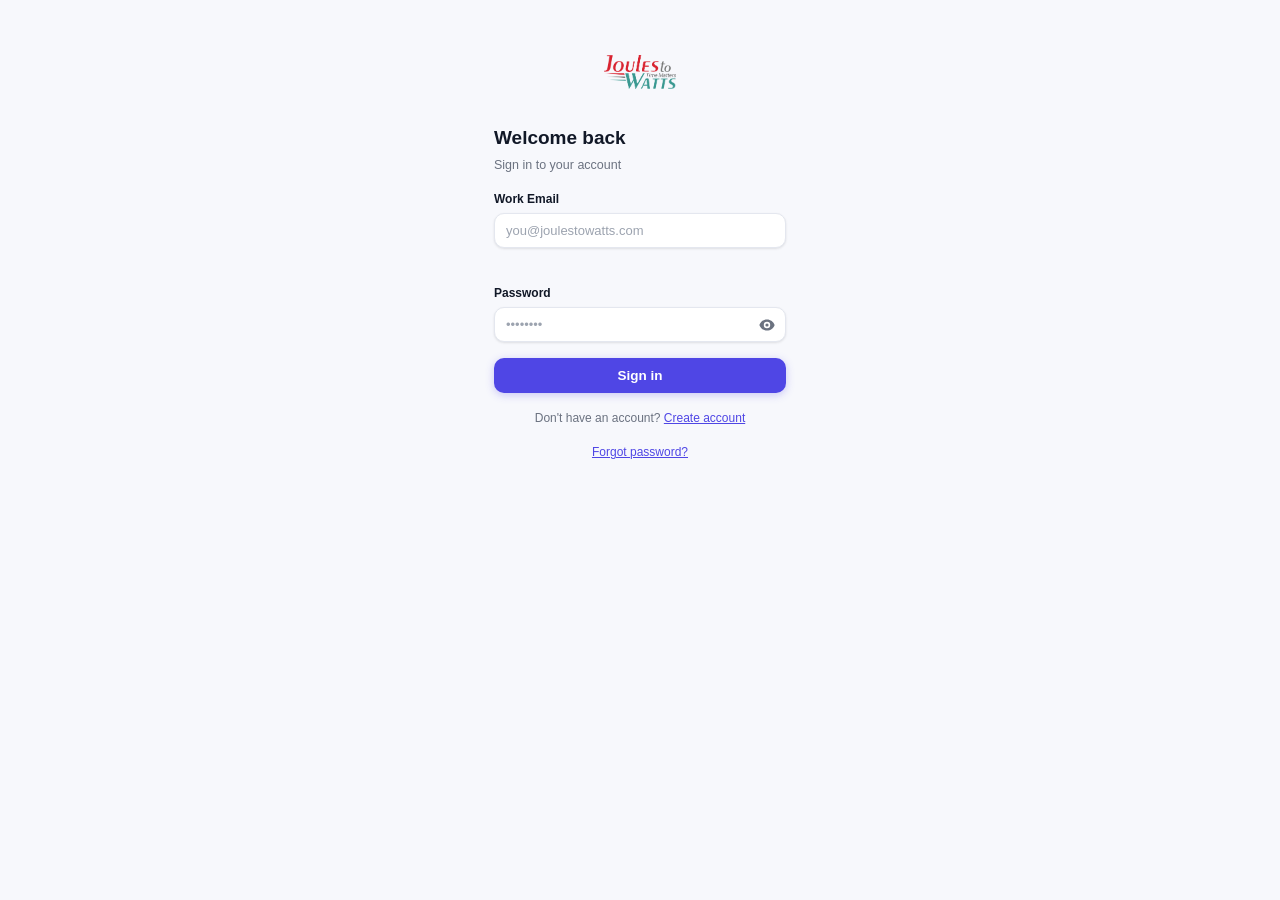
==== commit a46f600a: "feat: Implement OTP-based registration and password reset flow - Added OTP generation and email send" ====
--- a/Source-Assist/popup.html
+++ b/Source-Assist/popup.html
@@ -2,7 +2,7 @@
 <html lang="en">
 <head>
   <meta charset="UTF-8" />
-  <title>SourceAssist</title>
+  <title>Source Assist</title>
   <link rel="stylesheet" href="popup.css" />
 </head>
 <body>
@@ -11,10 +11,7 @@
 <div id="screenLogin" class="screen">
   <div class="auth-wrap">
     <div class="auth-logo">
-      <svg viewBox="0 0 24 24" fill="none">
-        <path d="M13 2L3 14h9l-1 8 10-12h-9l1-8z" stroke="currentColor" stroke-width="2" stroke-linecap="round" stroke-linejoin="round"/>
-      </svg>
-      <span>Source<strong>Assist</strong></span>
+      <img class="brand-mark" src="icons/logo.jpg" alt="Joules to Watts" />
     </div>
     <div>
       <h2 class="auth-title">Welcome back</h2>
@@ -41,6 +38,72 @@
       <span class="spinner hidden" id="loginSpinner"></span>
     </button>
     <p class="auth-footer-link">Don't have an account? <a id="goToRegister">Create account</a></p>
+    <p class="auth-footer-link"><a id="goToForgot">Forgot password?</a></p>
+  </div>
+</div>
+
+<!-- ══════════════════════════════════════════════════ SCREEN: FORGOT PASSWORD -->
+<div id="screenForgot" class="screen hidden">
+  <div class="auth-wrap">
+    <div class="auth-logo">
+      <img class="brand-mark" src="icons/logo.jpg" alt="Joules to Watts" />
+    </div>
+    <div>
+      <h2 class="auth-title">Reset your password</h2>
+      <p class="auth-sub">Enter your work email to receive a reset code</p>
+    </div>
+
+    <!-- Step 1: email -->
+    <div id="forgotStep1">
+      <div class="form-group">
+        <label>Work Email</label>
+        <input id="forgotEmail" type="email" placeholder="you@joulestowatts.com" autocomplete="email" />
+        <span class="domain-hint" id="forgotEmailHint"></span>
+      </div>
+      <div class="auth-error hidden" id="forgotSendError"></div>
+      <button class="btn-primary" id="sendForgotOtpBtn">
+        <span id="sendForgotOtpLabel">Send Reset Code</span>
+        <span class="spinner hidden" id="sendForgotOtpSpinner"></span>
+      </button>
+    </div>
+
+    <!-- Step 2: reset code + new password -->
+    <div id="forgotStep2" class="hidden">
+      <p class="otp-sent-hint">Code sent to <strong id="forgotSentTo"></strong></p>
+      <div class="form-group">
+        <label>Reset Code</label>
+        <input id="forgotOtp" type="text" inputmode="numeric" maxlength="6" placeholder="Enter 6-digit code" autocomplete="one-time-code" />
+      </div>
+      <div class="form-group">
+        <label>New Password</label>
+        <div class="pass-wrap">
+          <input id="forgotPassword" type="password" placeholder="Min 6 characters" autocomplete="new-password" />
+          <button class="eye-btn" id="toggleForgotPass1" type="button" tabindex="-1">
+            <svg id="eyeForgot1On" viewBox="0 0 20 20" fill="currentColor"><path d="M10 12a2 2 0 100-4 2 2 0 000 4z"/><path fill-rule="evenodd" d="M.458 10C1.732 5.943 5.522 3 10 3s8.268 2.943 9.542 7c-1.274 4.057-5.064 7-9.542 7S1.732 14.057.458 10zM14 10a4 4 0 11-8 0 4 4 0 018 0z" clip-rule="evenodd"/></svg>
+            <svg id="eyeForgot1Off" class="hidden" viewBox="0 0 20 20" fill="currentColor"><path fill-rule="evenodd" d="M3.707 2.293a1 1 0 00-1.414 1.414l14 14a1 1 0 001.414-1.414l-1.473-1.473A10.014 10.014 0 0019.542 10C18.268 5.943 14.478 3 10 3a9.958 9.958 0 00-4.512 1.074l-1.78-1.781zm4.261 4.26l1.514 1.515a2.003 2.003 0 012.45 2.45l1.514 1.514a4 4 0 00-5.478-5.478z" clip-rule="evenodd"/><path d="M12.454 16.697L9.75 13.992a4 4 0 01-3.742-3.741L2.335 6.578A9.98 9.98 0 00.458 10c1.274 4.057 5.064 7 9.542 7 .847 0 1.669-.105 2.454-.303z"/></svg>
+          </button>
+        </div>
+      </div>
+      <div class="form-group">
+        <label>Confirm New Password</label>
+        <div class="pass-wrap">
+          <input id="forgotConfirmPassword" type="password" placeholder="Re-enter password" autocomplete="new-password" />
+          <button class="eye-btn" id="toggleForgotPass2" type="button" tabindex="-1">
+            <svg id="eyeForgot2On" viewBox="0 0 20 20" fill="currentColor"><path d="M10 12a2 2 0 100-4 2 2 0 000 4z"/><path fill-rule="evenodd" d="M.458 10C1.732 5.943 5.522 3 10 3s8.268 2.943 9.542 7c-1.274 4.057-5.064 7-9.542 7S1.732 14.057.458 10zM14 10a4 4 0 11-8 0 4 4 0 018 0z" clip-rule="evenodd"/></svg>
+            <svg id="eyeForgot2Off" class="hidden" viewBox="0 0 20 20" fill="currentColor"><path fill-rule="evenodd" d="M3.707 2.293a1 1 0 00-1.414 1.414l14 14a1 1 0 001.414-1.414l-1.473-1.473A10.014 10.014 0 0019.542 10C18.268 5.943 14.478 3 10 3a9.958 9.958 0 00-4.512 1.074l-1.78-1.781zm4.261 4.26l1.514 1.515a2.003 2.003 0 012.45 2.45l1.514 1.514a4 4 0 00-5.478-5.478z" clip-rule="evenodd"/><path d="M12.454 16.697L9.75 13.992a4 4 0 01-3.742-3.741L2.335 6.578A9.98 9.98 0 00.458 10c1.274 4.057 5.064 7 9.542 7 .847 0 1.669-.105 2.454-.303z"/></svg>
+          </button>
+        </div>
+        <span class="match-hint hidden" id="forgotMatchHint"></span>
+      </div>
+      <div class="auth-error hidden" id="resetPassError"></div>
+      <button class="btn-primary" id="resetPassBtn" disabled>
+        <span id="resetPassLabel">Reset Password</span>
+        <span class="spinner hidden" id="resetPassSpinner"></span>
+      </button>
+      <p class="resend-line">Didn't get it? <a id="resendForgotOtp">Resend code</a></p>
+    </div>
+
+    <p class="auth-footer-link" style="margin-top:4px;"><a id="forgotGoToLogin">&#8592; Back to Sign in</a></p>
   </div>
 </div>
 
@@ -48,47 +111,64 @@
 <div id="screenRegister" class="screen hidden">
   <div class="auth-wrap">
     <div class="auth-logo">
-      <svg viewBox="0 0 24 24" fill="none">
-        <path d="M13 2L3 14h9l-1 8 10-12h-9l1-8z" stroke="currentColor" stroke-width="2" stroke-linecap="round" stroke-linejoin="round"/>
-      </svg>
-      <span>Source<strong>Assist</strong></span>
+      <img class="brand-mark" src="icons/logo.jpg" alt="Joules to Watts" />
     </div>
     <div>
       <h2 class="auth-title">Create your account</h2>
       <p class="auth-sub">Register with your work email</p>
     </div>
-    <div class="form-group">
-      <label>Work Email</label>
-      <input id="regEmail" type="email" placeholder="you@joulestowatts.com" autocomplete="email" />
-      <span class="domain-hint" id="regEmailHint"></span>
-    </div>
-    <div class="form-group">
-      <label>Password</label>
-      <div class="pass-wrap">
-        <input id="regPassword" type="password" placeholder="Min 6 characters" autocomplete="new-password" />
-        <button class="eye-btn" id="toggleRegPass1" type="button" tabindex="-1">
-          <svg id="eyeReg1On" viewBox="0 0 20 20" fill="currentColor"><path d="M10 12a2 2 0 100-4 2 2 0 000 4z"/><path fill-rule="evenodd" d="M.458 10C1.732 5.943 5.522 3 10 3s8.268 2.943 9.542 7c-1.274 4.057-5.064 7-9.542 7S1.732 14.057.458 10zM14 10a4 4 0 11-8 0 4 4 0 018 0z" clip-rule="evenodd"/></svg>
-          <svg id="eyeReg1Off" class="hidden" viewBox="0 0 20 20" fill="currentColor"><path fill-rule="evenodd" d="M3.707 2.293a1 1 0 00-1.414 1.414l14 14a1 1 0 001.414-1.414l-1.473-1.473A10.014 10.014 0 0019.542 10C18.268 5.943 14.478 3 10 3a9.958 9.958 0 00-4.512 1.074l-1.78-1.781zm4.261 4.26l1.514 1.515a2.003 2.003 0 012.45 2.45l1.514 1.514a4 4 0 00-5.478-5.478z" clip-rule="evenodd"/><path d="M12.454 16.697L9.75 13.992a4 4 0 01-3.742-3.741L2.335 6.578A9.98 9.98 0 00.458 10c1.274 4.057 5.064 7 9.542 7 .847 0 1.669-.105 2.454-.303z"/></svg>
-        </button>
-      </div>
-    </div>
-    <div class="form-group">
-      <label>Confirm Password</label>
-      <div class="pass-wrap">
-        <input id="regConfirmPassword" type="password" placeholder="Re-enter password" autocomplete="new-password" />
-        <button class="eye-btn" id="toggleRegPass2" type="button" tabindex="-1">
-          <svg id="eyeReg2On" viewBox="0 0 20 20" fill="currentColor"><path d="M10 12a2 2 0 100-4 2 2 0 000 4z"/><path fill-rule="evenodd" d="M.458 10C1.732 5.943 5.522 3 10 3s8.268 2.943 9.542 7c-1.274 4.057-5.064 7-9.542 7S1.732 14.057.458 10zM14 10a4 4 0 11-8 0 4 4 0 018 0z" clip-rule="evenodd"/></svg>
-          <svg id="eyeReg2Off" class="hidden" viewBox="0 0 20 20" fill="currentColor"><path fill-rule="evenodd" d="M3.707 2.293a1 1 0 00-1.414 1.414l14 14a1 1 0 001.414-1.414l-1.473-1.473A10.014 10.014 0 0019.542 10C18.268 5.943 14.478 3 10 3a9.958 9.958 0 00-4.512 1.074l-1.78-1.781zm4.261 4.26l1.514 1.515a2.003 2.003 0 012.45 2.45l1.514 1.514a4 4 0 00-5.478-5.478z" clip-rule="evenodd"/><path d="M12.454 16.697L9.75 13.992a4 4 0 01-3.742-3.741L2.335 6.578A9.98 9.98 0 00.458 10c1.274 4.057 5.064 7 9.542 7 .847 0 1.669-.105 2.454-.303z"/></svg>
-        </button>
-      </div>
-      <span class="match-hint hidden" id="regMatchHint"></span>
-    </div>
-    <div class="auth-error hidden" id="registerError"></div>
-    <button class="btn-primary" id="registerBtn" disabled>
-      <span id="registerBtnLabel">Create account</span>
-      <span class="spinner hidden" id="registerSpinner"></span>
-    </button>
-    <p class="auth-footer-link"><a id="goToLogin">&#8592; Back to Sign in</a></p>
+
+    <!-- Step 1: details -->
+    <div id="regStep1">
+      <div class="form-group">
+        <label>Work Email</label>
+        <input id="regEmail" type="email" placeholder="you@joulestowatts.com" autocomplete="email" />
+        <span class="domain-hint" id="regEmailHint"></span>
+      </div>
+      <div class="form-group">
+        <label>Password</label>
+        <div class="pass-wrap">
+          <input id="regPassword" type="password" placeholder="Min 6 characters" autocomplete="new-password" />
+          <button class="eye-btn" id="toggleRegPass1" type="button" tabindex="-1">
+            <svg id="eyeReg1On" viewBox="0 0 20 20" fill="currentColor"><path d="M10 12a2 2 0 100-4 2 2 0 000 4z"/><path fill-rule="evenodd" d="M.458 10C1.732 5.943 5.522 3 10 3s8.268 2.943 9.542 7c-1.274 4.057-5.064 7-9.542 7S1.732 14.057.458 10zM14 10a4 4 0 11-8 0 4 4 0 018 0z" clip-rule="evenodd"/></svg>
+            <svg id="eyeReg1Off" class="hidden" viewBox="0 0 20 20" fill="currentColor"><path fill-rule="evenodd" d="M3.707 2.293a1 1 0 00-1.414 1.414l14 14a1 1 0 001.414-1.414l-1.473-1.473A10.014 10.014 0 0019.542 10C18.268 5.943 14.478 3 10 3a9.958 9.958 0 00-4.512 1.074l-1.78-1.781zm4.261 4.26l1.514 1.515a2.003 2.003 0 012.45 2.45l1.514 1.514a4 4 0 00-5.478-5.478z" clip-rule="evenodd"/><path d="M12.454 16.697L9.75 13.992a4 4 0 01-3.742-3.741L2.335 6.578A9.98 9.98 0 00.458 10c1.274 4.057 5.064 7 9.542 7 .847 0 1.669-.105 2.454-.303z"/></svg>
+          </button>
+        </div>
+      </div>
+      <div class="form-group">
+        <label>Confirm Password</label>
+        <div class="pass-wrap">
+          <input id="regConfirmPassword" type="password" placeholder="Re-enter password" autocomplete="new-password" />
+          <button class="eye-btn" id="toggleRegPass2" type="button" tabindex="-1">
+            <svg id="eyeReg2On" viewBox="0 0 20 20" fill="currentColor"><path d="M10 12a2 2 0 100-4 2 2 0 000 4z"/><path fill-rule="evenodd" d="M.458 10C1.732 5.943 5.522 3 10 3s8.268 2.943 9.542 7c-1.274 4.057-5.064 7-9.542 7S1.732 14.057.458 10zM14 10a4 4 0 11-8 0 4 4 0 018 0z" clip-rule="evenodd"/></svg>
+            <svg id="eyeReg2Off" class="hidden" viewBox="0 0 20 20" fill="currentColor"><path fill-rule="evenodd" d="M3.707 2.293a1 1 0 00-1.414 1.414l14 14a1 1 0 001.414-1.414l-1.473-1.473A10.014 10.014 0 0019.542 10C18.268 5.943 14.478 3 10 3a9.958 9.958 0 00-4.512 1.074l-1.78-1.781zm4.261 4.26l1.514 1.515a2.003 2.003 0 012.45 2.45l1.514 1.514a4 4 0 00-5.478-5.478z" clip-rule="evenodd"/><path d="M12.454 16.697L9.75 13.992a4 4 0 01-3.742-3.741L2.335 6.578A9.98 9.98 0 00.458 10c1.274 4.057 5.064 7 9.542 7 .847 0 1.669-.105 2.454-.303z"/></svg>
+          </button>
+        </div>
+        <span class="match-hint hidden" id="regMatchHint"></span>
+      </div>
+      <div class="auth-error hidden" id="sendOtpError"></div>
+      <button class="btn-primary" id="sendRegOtpBtn" disabled>
+        <span id="sendRegOtpLabel">Send Verification Code</span>
+        <span class="spinner hidden" id="sendRegOtpSpinner"></span>
+      </button>
+    </div>
+
+    <!-- Step 2: OTP verification -->
+    <div id="regStep2" class="hidden">
+      <p class="otp-sent-hint">Code sent to <strong id="regSentTo"></strong></p>
+      <div class="form-group">
+        <label>Verification Code</label>
+        <input id="regOtp" type="text" inputmode="numeric" maxlength="6" placeholder="Enter 6-digit code" autocomplete="one-time-code" />
+      </div>
+      <div class="auth-error hidden" id="registerError"></div>
+      <button class="btn-primary" id="registerBtn" disabled>
+        <span id="registerBtnLabel">Create Account</span>
+        <span class="spinner hidden" id="registerSpinner"></span>
+      </button>
+      <p class="resend-line">Didn't get it? <a id="resendRegOtp">Resend code</a> &nbsp;·&nbsp; <a id="changeRegEmail">Change email</a></p>
+    </div>
+
+    <p class="auth-footer-link" style="margin-top:4px;"><a id="goToLogin">&#8592; Back to Sign in</a></p>
   </div>
 </div>
 
@@ -104,10 +184,7 @@
   <div class="shell">
     <header class="header">
       <div class="brand">
-        <svg class="brand-icon" viewBox="0 0 24 24" fill="none">
-          <path d="M13 2L3 14h9l-1 8 10-12h-9l1-8z" stroke="currentColor" stroke-width="2" stroke-linecap="round" stroke-linejoin="round"/>
-        </svg>
-        <span class="brand-name">Source<strong>Assist</strong></span>
+        <img class="brand-mark brand-mark--header" src="icons/logo.jpg" alt="Joules to Watts" />
       </div>
       <div class="status-pill">
         <span class="status-dot" id="statusDot"></span>
@@ -128,9 +205,9 @@
           <circle cx="8.5" cy="8.5" r="1.5" stroke="currentColor" stroke-width="1.5"/>
           <path d="M21 15l-5-5L5 21" stroke="currentColor" stroke-width="1.5" stroke-linecap="round" stroke-linejoin="round"/>
         </svg>
-        <p class="drop-primary">Drop images or <span class="browse-link" id="browseLink">browse</span></p>
-        <p class="drop-hint">PNG · JPG · JPEG &nbsp;·&nbsp; Multiple OK</p>
-        <input type="file" id="fileInput" accept="image/*" multiple hidden />
+        <p class="drop-primary">Drop, paste, or <span class="browse-link" id="browseLink">browse</span></p>
+        <p class="drop-hint">PNG · JPG · JPEG · PDF &nbsp;·&nbsp; Multiple OK</p>
+        <input type="file" id="fileInput" accept="image/*,.pdf" multiple hidden />
       </div>
       <ul class="file-list" id="fileList"></ul>
     </div>
--- a/Source-Assist/popup.css
+++ b/Source-Assist/popup.css
@@ -14,9 +14,8 @@
 
 /* Auth */
 .auth-wrap { max-width:340px; margin:0 auto; padding:36px 24px 28px; display:flex; flex-direction:column; gap:16px; }
-.auth-logo { display:flex; align-items:center; gap:8px; font-size:20px; font-weight:700; letter-spacing:-.3px; color:var(--primary); }
-.auth-logo svg { width:22px; height:22px; }
-.auth-logo strong { color:var(--primary); }
+.auth-logo { display:flex; align-items:center; justify-content:center; gap:0; }
+.brand-mark { display:block; width:72px; height:72px; object-fit:contain; flex-shrink:0; }
 .auth-title { font-size:19px; font-weight:700; color:var(--text); }
 .auth-sub { font-size:12.5px; color:var(--muted); margin-top:3px; }
 
@@ -47,6 +46,10 @@
 .auth-error { display:flex; align-items:flex-start; gap:7px; padding:9px 12px; background:var(--error-bg); border:1px solid #FECACA; border-radius:var(--radius); color:var(--error); font-size:12px; }
 .auth-footer-link { font-size:12px; color:var(--muted); text-align:center; }
 .auth-footer-link a { color:var(--primary); cursor:pointer; text-decoration:underline; }
+.otp-sent-hint { font-size:12.5px; color:var(--muted); text-align:center; padding:4px 0 2px; }
+.otp-sent-hint strong { color:var(--text); }
+.resend-line { font-size:12px; color:var(--muted); text-align:center; margin-top:2px; }
+.resend-line a { color:var(--primary); cursor:pointer; text-decoration:underline; }
 
 /* User bar */
 .user-bar { display:flex; align-items:center; justify-content:space-between; padding:8px 14px; background:var(--primary); }
@@ -58,10 +61,8 @@
 /* Main shell */
 .shell { display:flex; flex-direction:column; gap:10px; padding:12px 14px 20px; }
 .header { display:flex; align-items:center; justify-content:space-between; padding-bottom:12px; border-bottom:1px solid var(--border); }
-.brand { display:flex; align-items:center; gap:7px; }
-.brand-icon { width:17px; height:17px; color:var(--primary); }
-.brand-name { font-size:14px; font-weight:600; color:var(--text); letter-spacing:-.2px; }
-.brand-name strong { color:var(--primary); }
+.brand { display:flex; align-items:center; gap:0; }
+.brand-mark--header { width:34px; height:34px; }
 .status-pill { display:flex; align-items:center; gap:5px; background:var(--surface); border:1px solid var(--border); border-radius:20px; padding:3px 9px; font-size:11px; color:var(--muted); }
 .status-dot { width:7px; height:7px; border-radius:50%; background:#D1D5DB; transition:background .3s; }
 .status-dot.online  { background:var(--green); box-shadow:0 0 0 2px #D1FAE5; }
@@ -90,6 +91,7 @@
 .file-item-name { flex:1; overflow:hidden; text-overflow:ellipsis; white-space:nowrap; }
 .file-item-remove { background:none; border:none; cursor:pointer; color:var(--muted); font-size:15px; padding:0 2px; border-radius:4px; line-height:1; transition:color .15s; }
 .file-item-remove:hover { color:var(--error); }
+.file-badge-pdf { background:#FEE2E2; color:#DC2626; font-size:9px; font-weight:700; padding:1px 5px; border-radius:3px; letter-spacing:.3px; flex-shrink:0; }
 
 /* Action buttons */
 .action-row { display:flex; gap:8px; }
